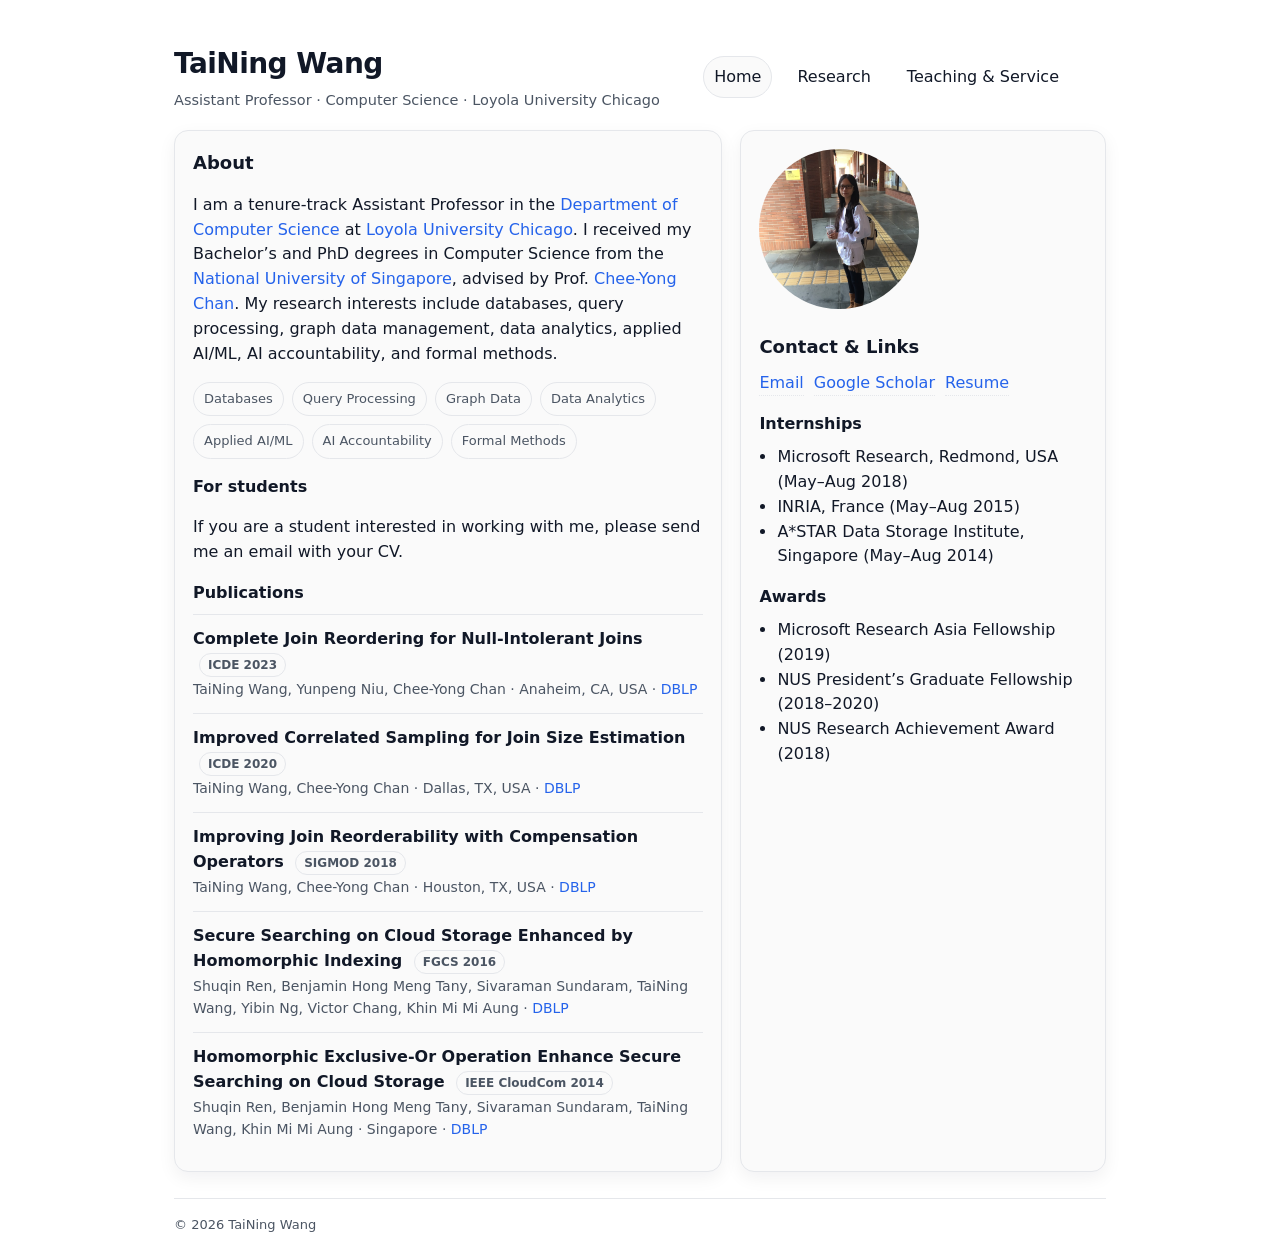
==== index.html @ 016d5cef "initial commit" ====
<!doctype html>
<html lang="en">
<head>
  <meta charset="utf-8" />
  <meta name="viewport" content="width=device-width, initial-scale=1" />
  <title>Home · TaiNing Wang</title>
  <meta name="description" content="Academic homepage of TaiNing Wang (Computer Science): research, publications, teaching, and service." />
  <link rel="stylesheet" href="assets/style.css" />
</head>
<body>
  <div class="container">
    <header class="header">
      <div class="brand">
        <h1>TaiNing Wang</h1>
        <div class="subtitle">Assistant Professor · Computer Science · Loyola University Chicago</div>
      </div>
      <nav class="nav" aria-label="Primary">
        <a href="index.html" aria-current="page">Home</a>
        <a href="research.html">Research</a>
        <a href="teaching.html">Teaching & Service</a>
        <a href="teaching.html"></a>
      </nav>
    </header>

    

<div class="grid">
  <main class="card">
    <h2>About</h2>
    <p>
      I am a tenure-track Assistant Professor in the <a href="https://www.luc.edu/cs/">Department of Computer Science</a>
      at <a href="https://www.luc.edu/">Loyola University Chicago</a>.
      I received my Bachelor’s and PhD degrees in Computer Science from the
      <a href="https://nus.edu.sg/">National University of Singapore</a>, advised by Prof.
      <a href="https://www.comp.nus.edu.sg/~chancy/">Chee-Yong Chan</a>.
      My research interests include databases, query processing, graph data management, data analytics,
      applied AI/ML, AI accountability, and formal methods.
    </p>

    <div class="pills">
      <span class="pill">Databases</span>
      <span class="pill">Query Processing</span>
      <span class="pill">Graph Data</span>
      <span class="pill">Data Analytics</span>
      <span class="pill">Applied AI/ML</span>
      <span class="pill">AI Accountability</span>
      <span class="pill">Formal Methods</span>
    </div>

    <h3>For students</h3>
    <p>
      If you are a student interested in working with me, please send me an email with your CV.
    </p>

    <h3>Publications</h3>

    <div class="pub">
      <div class="title">Complete Join Reordering for Null-Intolerant Joins <span class="badge">ICDE 2023</span></div>
      <div class="meta">TaiNing Wang, Yunpeng Niu, Chee-Yong Chan · Anaheim, CA, USA · <a href="https://dblp.org/rec/conf/icde/WangNC23">DBLP</a></div>
    </div>

    <div class="pub">
      <div class="title">Improved Correlated Sampling for Join Size Estimation <span class="badge">ICDE 2020</span></div>
      <div class="meta">TaiNing Wang, Chee-Yong Chan · Dallas, TX, USA · <a href="https://dblp.org/rec/conf/icde/WangC20">DBLP</a></div>
    </div>

    <div class="pub">
      <div class="title">Improving Join Reorderability with Compensation Operators <span class="badge">SIGMOD 2018</span></div>
      <div class="meta">TaiNing Wang, Chee-Yong Chan · Houston, TX, USA · <a href="https://dblp.org/rec/conf/sigmod/WangC18">DBLP</a></div>
    </div>

    <div class="pub" data-pub-item data-pub-haystack="2016 secure searching cloud storage homomorphic indexing future generation computer systems ren tany sundaram wang ng chang aung">
      <div class="title">Secure Searching on Cloud Storage Enhanced by Homomorphic Indexing <span class="badge">FGCS 2016</span></div>
      <div class="meta">Shuqin Ren, Benjamin Hong Meng Tany, Sivaraman Sundaram, TaiNing Wang, Yibin Ng, Victor Chang, Khin Mi Mi Aung · <a href="https://dblp.org/rec/journals/fgcs/RenTSWN0A16">DBLP</a></div>
    </div>

   
    <div class="pub" data-pub-item data-pub-haystack="2014 homomorphic exclusive-or operation enhance secure searching cloud storage cloudcom ren tany sundaram wang aung">
      <div class="title">Homomorphic Exclusive-Or Operation Enhance Secure Searching on Cloud Storage <span class="badge">IEEE CloudCom 2014</span></div>
      <div class="meta">Shuqin Ren, Benjamin Hong Meng Tany, Sivaraman Sundaram, TaiNing Wang, Khin Mi Mi Aung · Singapore · <a href="https://dblp.org/rec/conf/cloudcom/RenTSWA14">DBLP</a></div>
    </div>

  </main>

  <aside class="card">
    
<img src="assets/photo.jpg" alt="TaiNing Wang" class="profile-photo">
<h2>Contact & Links</h2>

    <div class="kv">
      <a href="mailto:twang12@luc.edu">Email</a>
      <a href="https://scholar.google.com/citations?hl=en&user=LjWiPr8AAAAJ">Google Scholar</a>
      <a href="https://drive.google.com/file/d/1zwITsk4nAvu3JluK0cKInR79VMgNmuic/view">Resume</a>
    </div>

    <h3>Internships</h3>
    <ul class="list">
      <li>Microsoft Research, Redmond, USA (May–Aug 2018)</li>
      <li>INRIA, France (May–Aug 2015)</li>
      <li>A*STAR Data Storage Institute, Singapore (May–Aug 2014)</li>
    </ul>

    <h3>Awards</h3>
    <ul class="list">
      <li>Microsoft Research Asia Fellowship (2019)</li>
      <li>NUS President’s Graduate Fellowship (2018–2020)</li>
      <li>NUS Research Achievement Award (2018)</li>
    </ul>


  </aside>
</div>


    <footer class="footer">
      <div>© <span id="y"></span> TaiNing Wang</div>
    </footer>
  </div>

  <script>document.getElementById('y').textContent = new Date().getFullYear();</script>
  <script src="assets/site.js"></script>
</body>
</html>
---- assets/style.css ----
:root{
  --bg:#ffffff;
  --text:#111827;
  --muted:#4b5563;
  --border:#e5e7eb;
  --card:#fafafa;
  --link:#2563eb;
  --maxw: 980px;
  --radius: 14px;
  --shadow: 0 6px 18px rgba(17,24,39,.06);
}
@media (prefers-color-scheme: dark){
  :root{
    --bg:#0b1220;
    --text:#e5e7eb;
    --muted:#9ca3af;
    --border:#243044;
    --card:#0f1a2e;
    --link:#93c5fd;
    --shadow: 0 10px 30px rgba(0,0,0,.35);
  }
}
*{box-sizing:border-box}
html,body{margin:0;padding:0}
body{
  font-family: ui-sans-serif, system-ui, -apple-system, Segoe UI, Roboto, Helvetica, Arial, "Apple Color Emoji","Segoe UI Emoji";
  background:var(--bg);
  color:var(--text);
  line-height:1.55;
}
a{color:var(--link);text-decoration:none}
a:hover{text-decoration:underline}
.container{max-width:var(--maxw); margin:0 auto; padding:24px;}
.header{
  display:flex; gap:18px; align-items:center; justify-content:space-between;
  padding:18px 0;
}
.brand h1{margin:0;font-size:28px; letter-spacing:-.02em}
.brand .subtitle{margin-top:4px;color:var(--muted); font-size:14.5px}
.nav{
  display:flex; gap:14px; flex-wrap:wrap; justify-content:flex-end;
}
.nav a{
  padding:8px 10px;
  border:1px solid transparent;
  border-radius:999px;
  color:var(--text);
}
.nav a[aria-current="page"]{
  border-color:var(--border);
  background:var(--card);
}
.grid{
  display:grid;
  grid-template-columns: 1.2fr .8fr;
  gap:18px;
}
@media (max-width: 880px){
  .grid{grid-template-columns:1fr}
  .header{flex-direction:column; align-items:flex-start}
  .nav{justify-content:flex-start}
}
.card{
  background:var(--card);
  border:1px solid var(--border);
  border-radius:var(--radius);
  box-shadow: var(--shadow);
  padding:18px 18px;
}
.card h2{margin:0 0 10px 0; font-size:18px}
.card h3{margin:16px 0 8px; font-size:16px}
.pills{display:flex; gap:8px; flex-wrap:wrap; margin-top:10px}
.pill{
  display:inline-flex; align-items:center; gap:6px;
  border:1px solid var(--border);
  border-radius:999px;
  padding:6px 10px;
  font-size:13px;
  color:var(--muted);
  background:transparent;
}
.list{margin:0; padding-left:18px}
.small{color:var(--muted); font-size:14px}
.kv{display:flex; gap:10px; flex-wrap:wrap; margin-top:8px}
.kv a{border-bottom:1px dotted var(--border)}
.pub{
  padding:12px 0;
  border-top:1px solid var(--border);
}
.pub:first-child{border-top:0}
.pub .title{font-weight:600}
.pub .meta{color:var(--muted); font-size:14px; margin-top:2px}
.badge{
  display:inline-block;
  border:1px solid var(--border);
  border-radius:999px;
  padding:2px 8px;
  font-size:12px;
  color:var(--muted);
  margin-left:6px;
}
.footer{
  margin-top:26px;
  padding-top:16px;
  border-top:1px solid var(--border);
  color:var(--muted);
  font-size:13px;
  display:flex; justify-content:space-between; gap:12px; flex-wrap:wrap;
}
.search{
  display:flex; gap:10px; align-items:center; margin:10px 0 8px;
}
.search input{
  width:100%;
  padding:10px 12px;
  border-radius:12px;
  border:1px solid var(--border);
  background:transparent;
  color:var(--text);
}
.note{
  border-left:3px solid var(--border);
  padding:10px 12px;
  color:var(--muted);
}

.profile-photo{
  width:160px;
  height:160px;
  border-radius:50%;
  object-fit:cover;
  margin-bottom:16px;
}
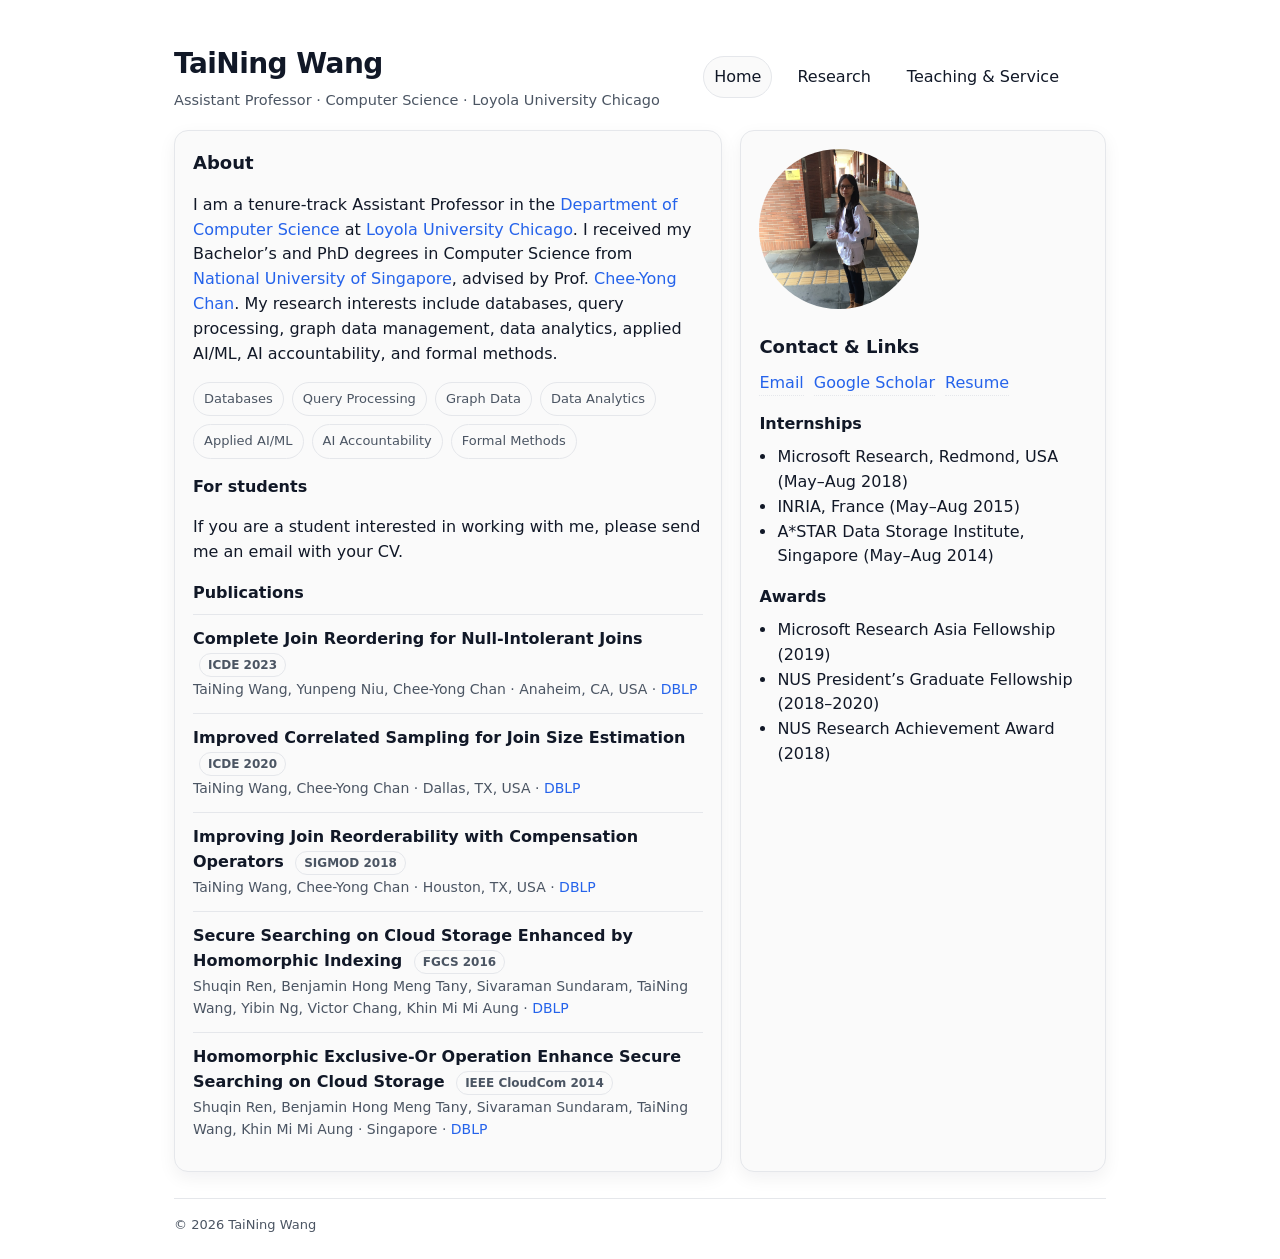
==== commit 1dc8e41e: "upload CV" ====
--- a/index.html
+++ b/index.html
@@ -30,7 +30,7 @@
     <p>
       I am a tenure-track Assistant Professor in the <a href="https://www.luc.edu/cs/">Department of Computer Science</a>
       at <a href="https://www.luc.edu/">Loyola University Chicago</a>.
-      I received my Bachelor’s and PhD degrees in Computer Science from the
+      I received my Bachelor’s and PhD degrees in Computer Science from 
       <a href="https://nus.edu.sg/">National University of Singapore</a>, advised by Prof.
       <a href="https://www.comp.nus.edu.sg/~chancy/">Chee-Yong Chan</a>.
       My research interests include databases, query processing, graph data management, data analytics,
@@ -90,7 +90,7 @@
     <div class="kv">
       <a href="mailto:twang12@luc.edu">Email</a>
       <a href="https://scholar.google.com/citations?hl=en&user=LjWiPr8AAAAJ">Google Scholar</a>
-      <a href="https://drive.google.com/file/d/1zwITsk4nAvu3JluK0cKInR79VMgNmuic/view">Resume</a>
+      <a href="assets/CV.pdf">Resume</a>
     </div>
 
     <h3>Internships</h3>
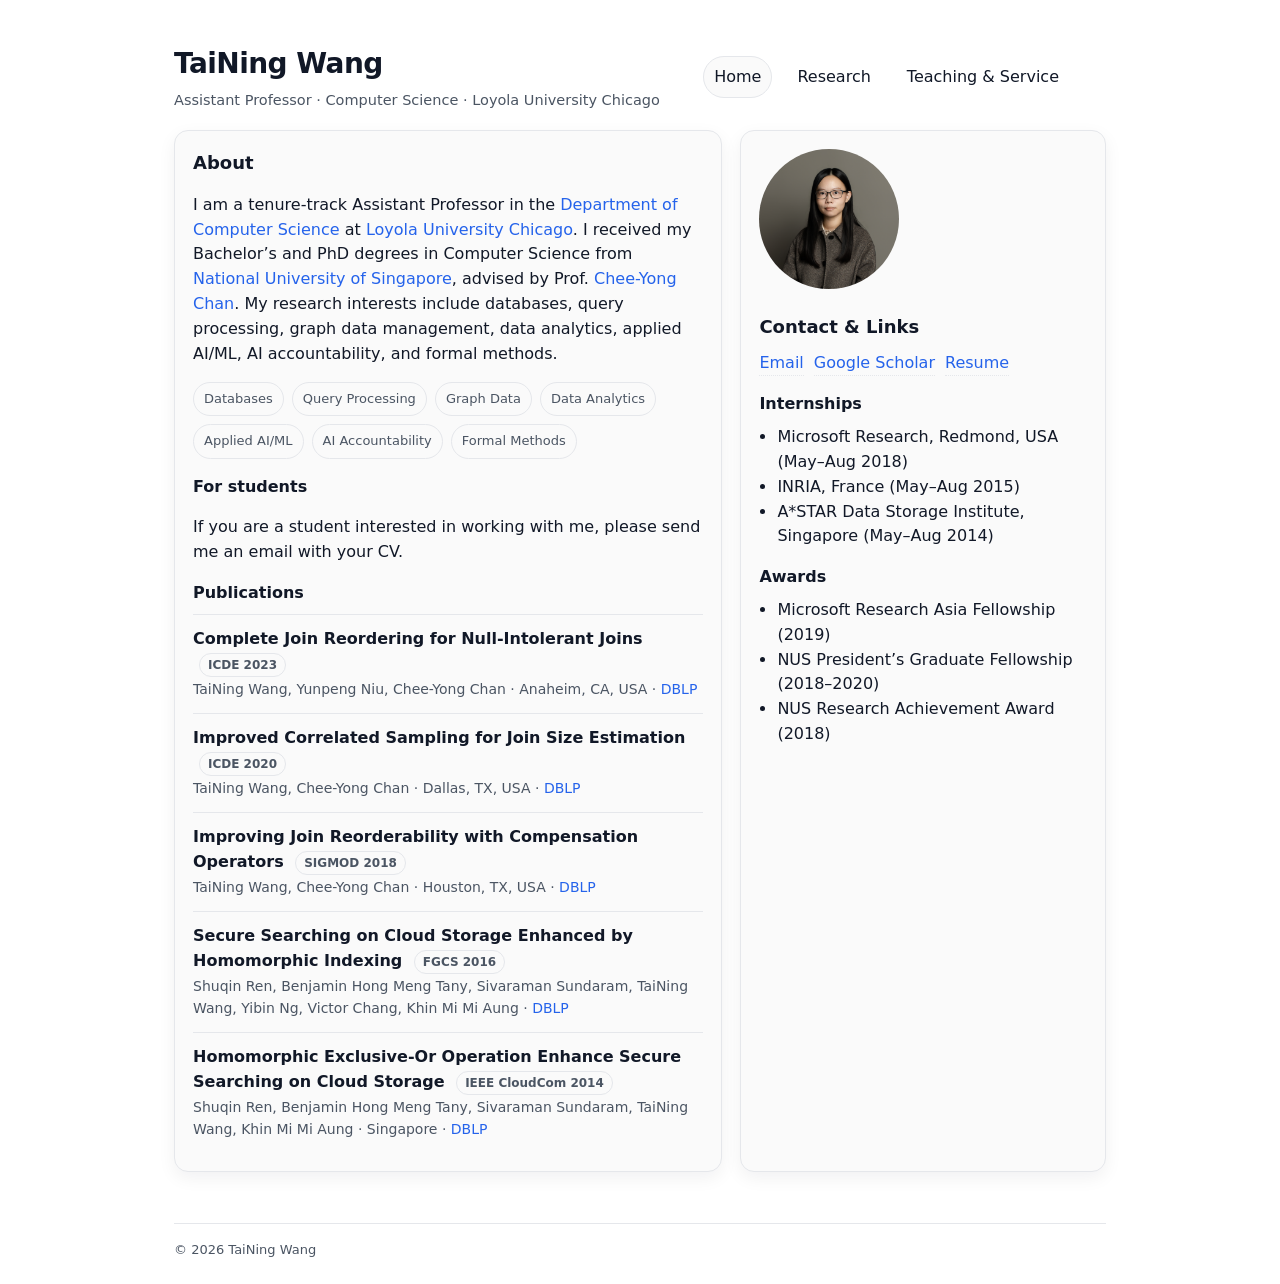
==== commit 61637ab2: "change and adjust photo" ====
--- a/index.html
+++ b/index.html
@@ -84,7 +84,7 @@
 
   <aside class="card">
     
-<img src="assets/photo.jpg" alt="TaiNing Wang" class="profile-photo">
+<img src="assets/photo2.jpg" alt="TaiNing Wang" class="profile-photo">
 <h2>Contact & Links</h2>
 
     <div class="kv">
--- a/assets/style.css
+++ b/assets/style.css
@@ -66,6 +66,7 @@
   border-radius:var(--radius);
   box-shadow: var(--shadow);
   padding:18px 18px;
+  margin-bottom: 25px;
 }
 .card h2{margin:0 0 10px 0; font-size:18px}
 .card h3{margin:16px 0 8px; font-size:16px}
@@ -125,8 +126,8 @@
 }
 
 .profile-photo{
-  width:160px;
-  height:160px;
+  width:140px;
+  height:140px;
   border-radius:50%;
   object-fit:cover;
   margin-bottom:16px;
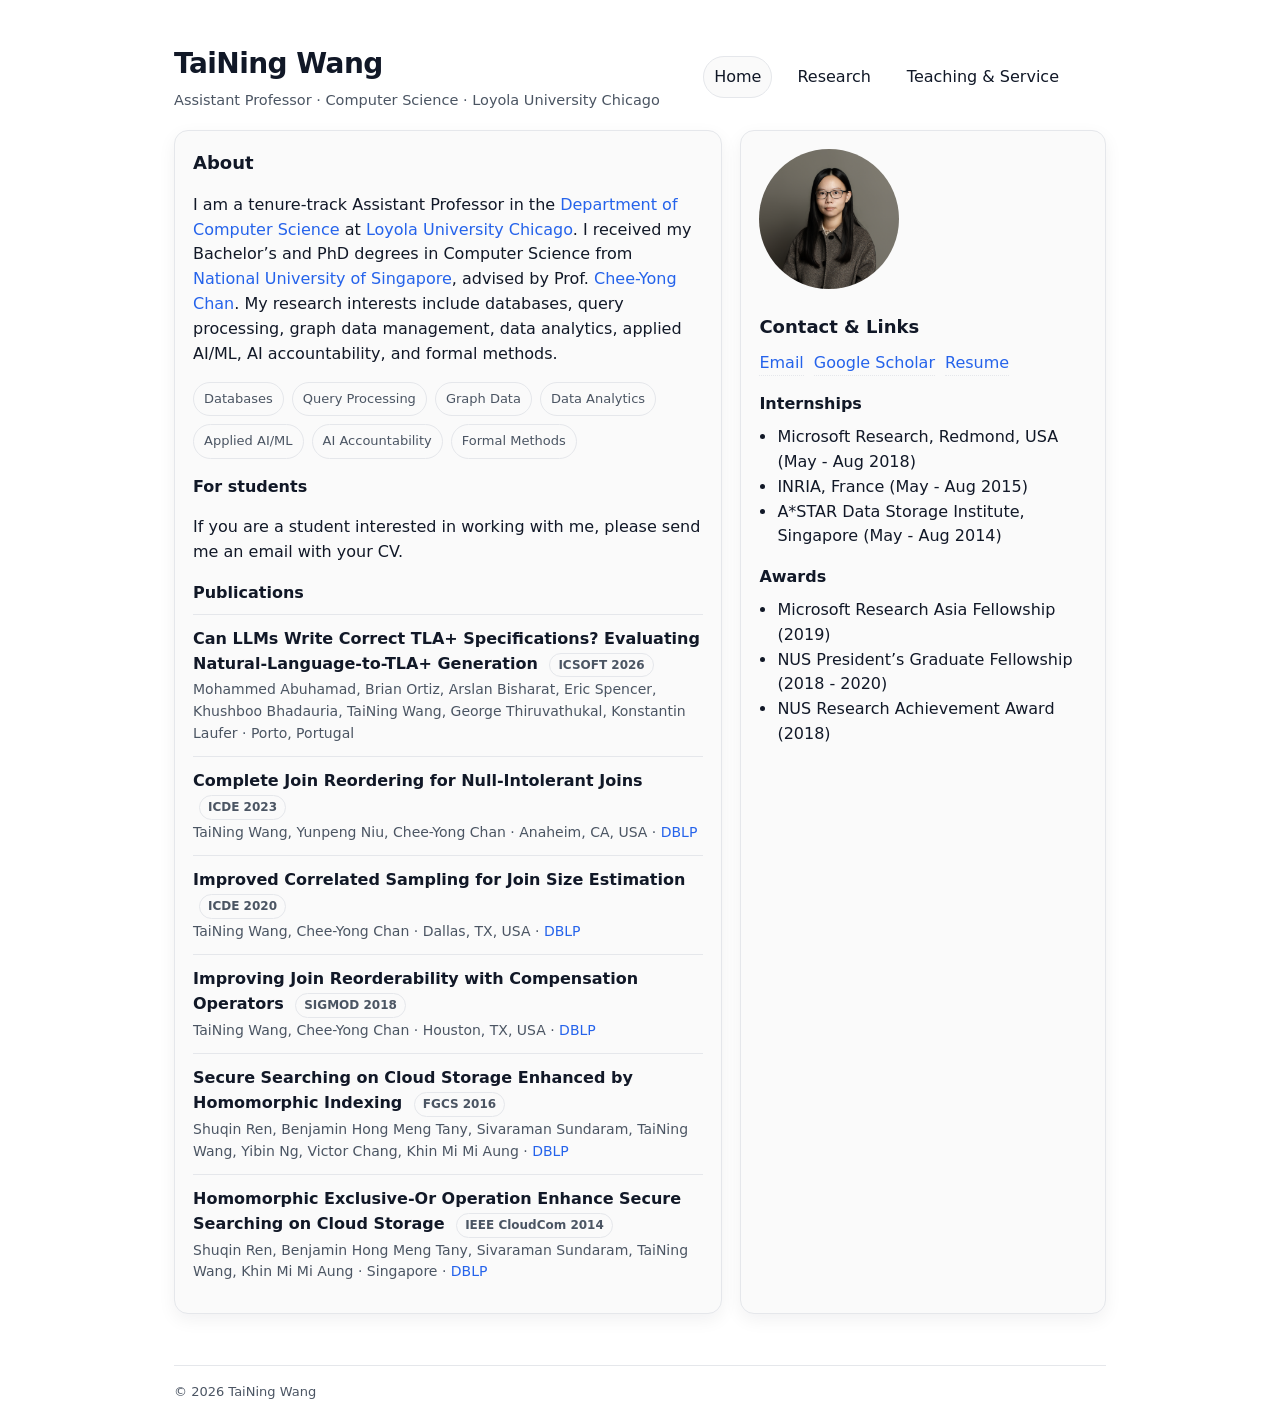
==== commit dfb51388: "update paper and service" ====
--- a/index.html
+++ b/index.html
@@ -55,6 +55,11 @@
     <h3>Publications</h3>
 
     <div class="pub">
+      <div class="title">Can LLMs Write Correct TLA+ Specifications? Evaluating Natural-Language-to-TLA+ Generation <span class="badge">ICSOFT 2026</span></div>
+      <div class="meta">Mohammed Abuhamad, Brian Ortiz, Arslan Bisharat, Eric Spencer, Khushboo Bhadauria, TaiNing Wang, George Thiruvathukal, Konstantin Laufer · Porto, Portugal </div>
+    </div>
+
+    <div class="pub">
       <div class="title">Complete Join Reordering for Null-Intolerant Joins <span class="badge">ICDE 2023</span></div>
       <div class="meta">TaiNing Wang, Yunpeng Niu, Chee-Yong Chan · Anaheim, CA, USA · <a href="https://dblp.org/rec/conf/icde/WangNC23">DBLP</a></div>
     </div>
@@ -95,15 +100,15 @@
 
     <h3>Internships</h3>
     <ul class="list">
-      <li>Microsoft Research, Redmond, USA (May–Aug 2018)</li>
-      <li>INRIA, France (May–Aug 2015)</li>
-      <li>A*STAR Data Storage Institute, Singapore (May–Aug 2014)</li>
+      <li>Microsoft Research, Redmond, USA (May - Aug 2018)</li>
+      <li>INRIA, France (May - Aug 2015)</li>
+      <li>A*STAR Data Storage Institute, Singapore (May - Aug 2014)</li>
     </ul>
 
     <h3>Awards</h3>
     <ul class="list">
       <li>Microsoft Research Asia Fellowship (2019)</li>
-      <li>NUS President’s Graduate Fellowship (2018–2020)</li>
+      <li>NUS President’s Graduate Fellowship (2018 - 2020)</li>
       <li>NUS Research Achievement Award (2018)</li>
     </ul>
 
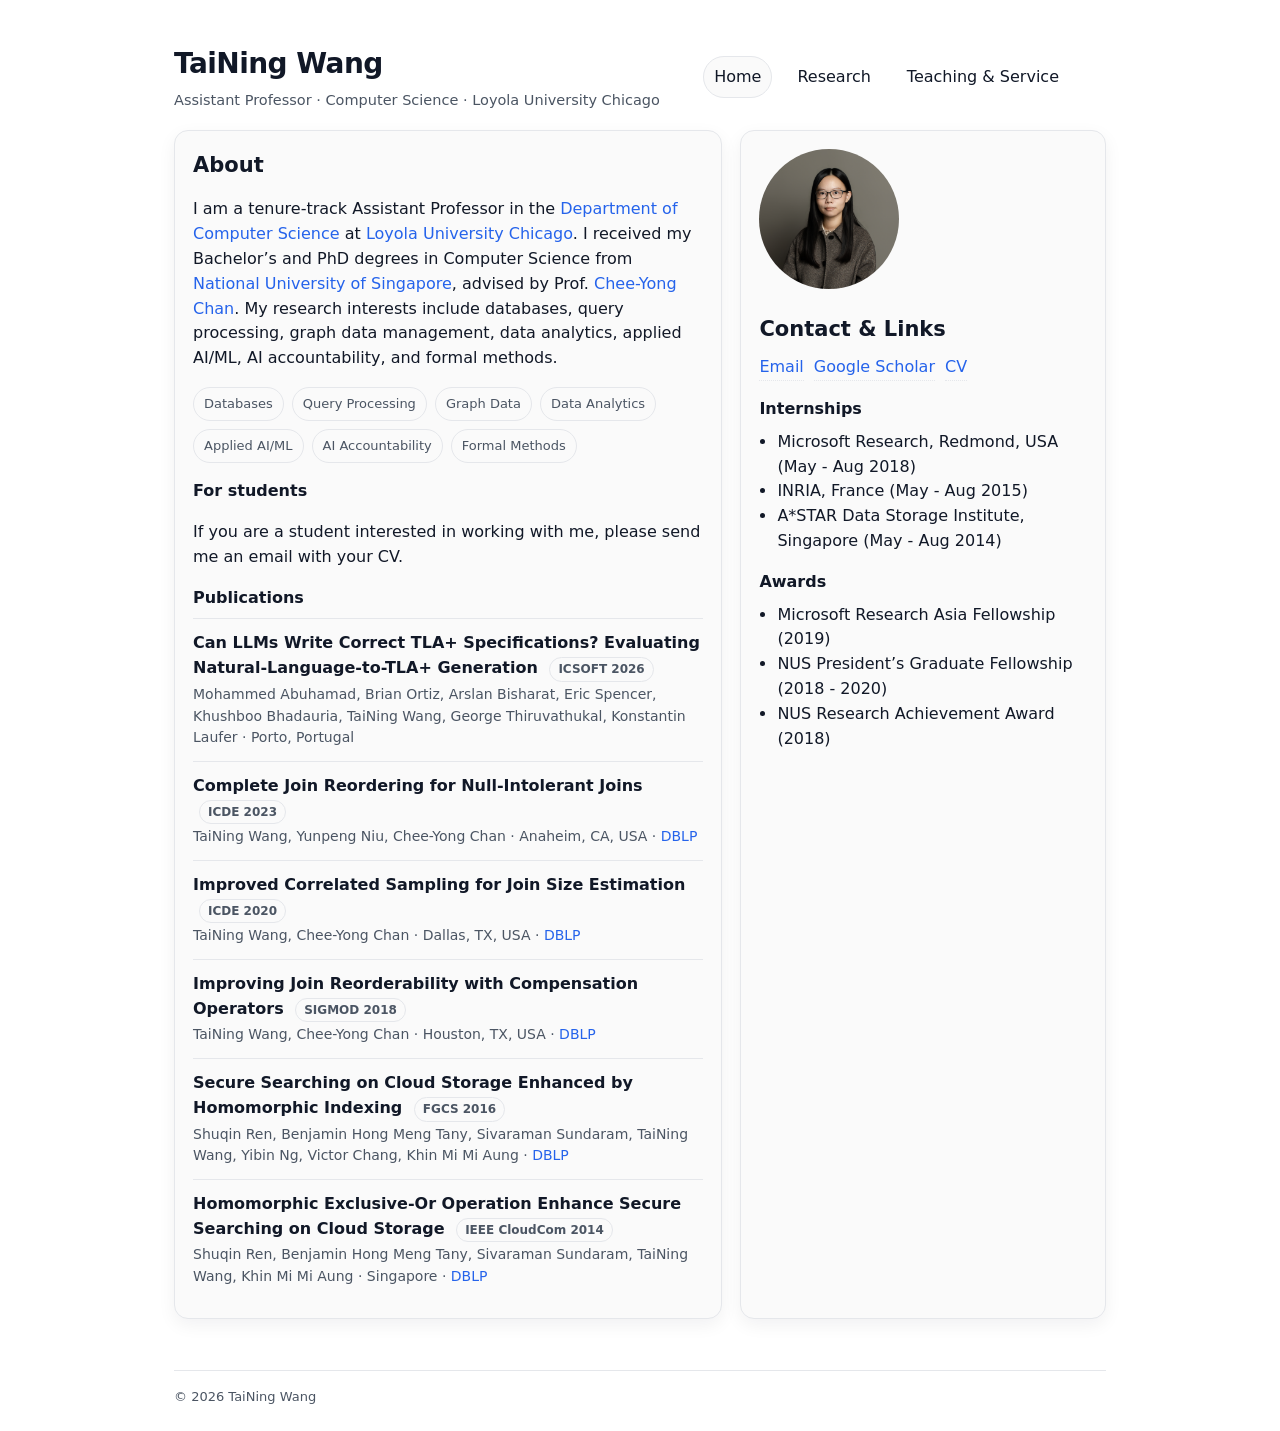
==== commit 81f2f84a: "minor" ====
--- a/index.html
+++ b/index.html
@@ -95,7 +95,7 @@
     <div class="kv">
       <a href="mailto:twang12@luc.edu">Email</a>
       <a href="https://scholar.google.com/citations?hl=en&user=LjWiPr8AAAAJ">Google Scholar</a>
-      <a href="assets/CV.pdf">Resume</a>
+      <a href="assets/CV.pdf">CV</a>
     </div>
 
     <h3>Internships</h3>
--- a/assets/style.css
+++ b/assets/style.css
@@ -68,7 +68,7 @@
   padding:18px 18px;
   margin-bottom: 25px;
 }
-.card h2{margin:0 0 10px 0; font-size:18px}
+.card h2{margin:0 0 10px 0; font-size:21px}
 .card h3{margin:16px 0 8px; font-size:16px}
 .pills{display:flex; gap:8px; flex-wrap:wrap; margin-top:10px}
 .pill{
